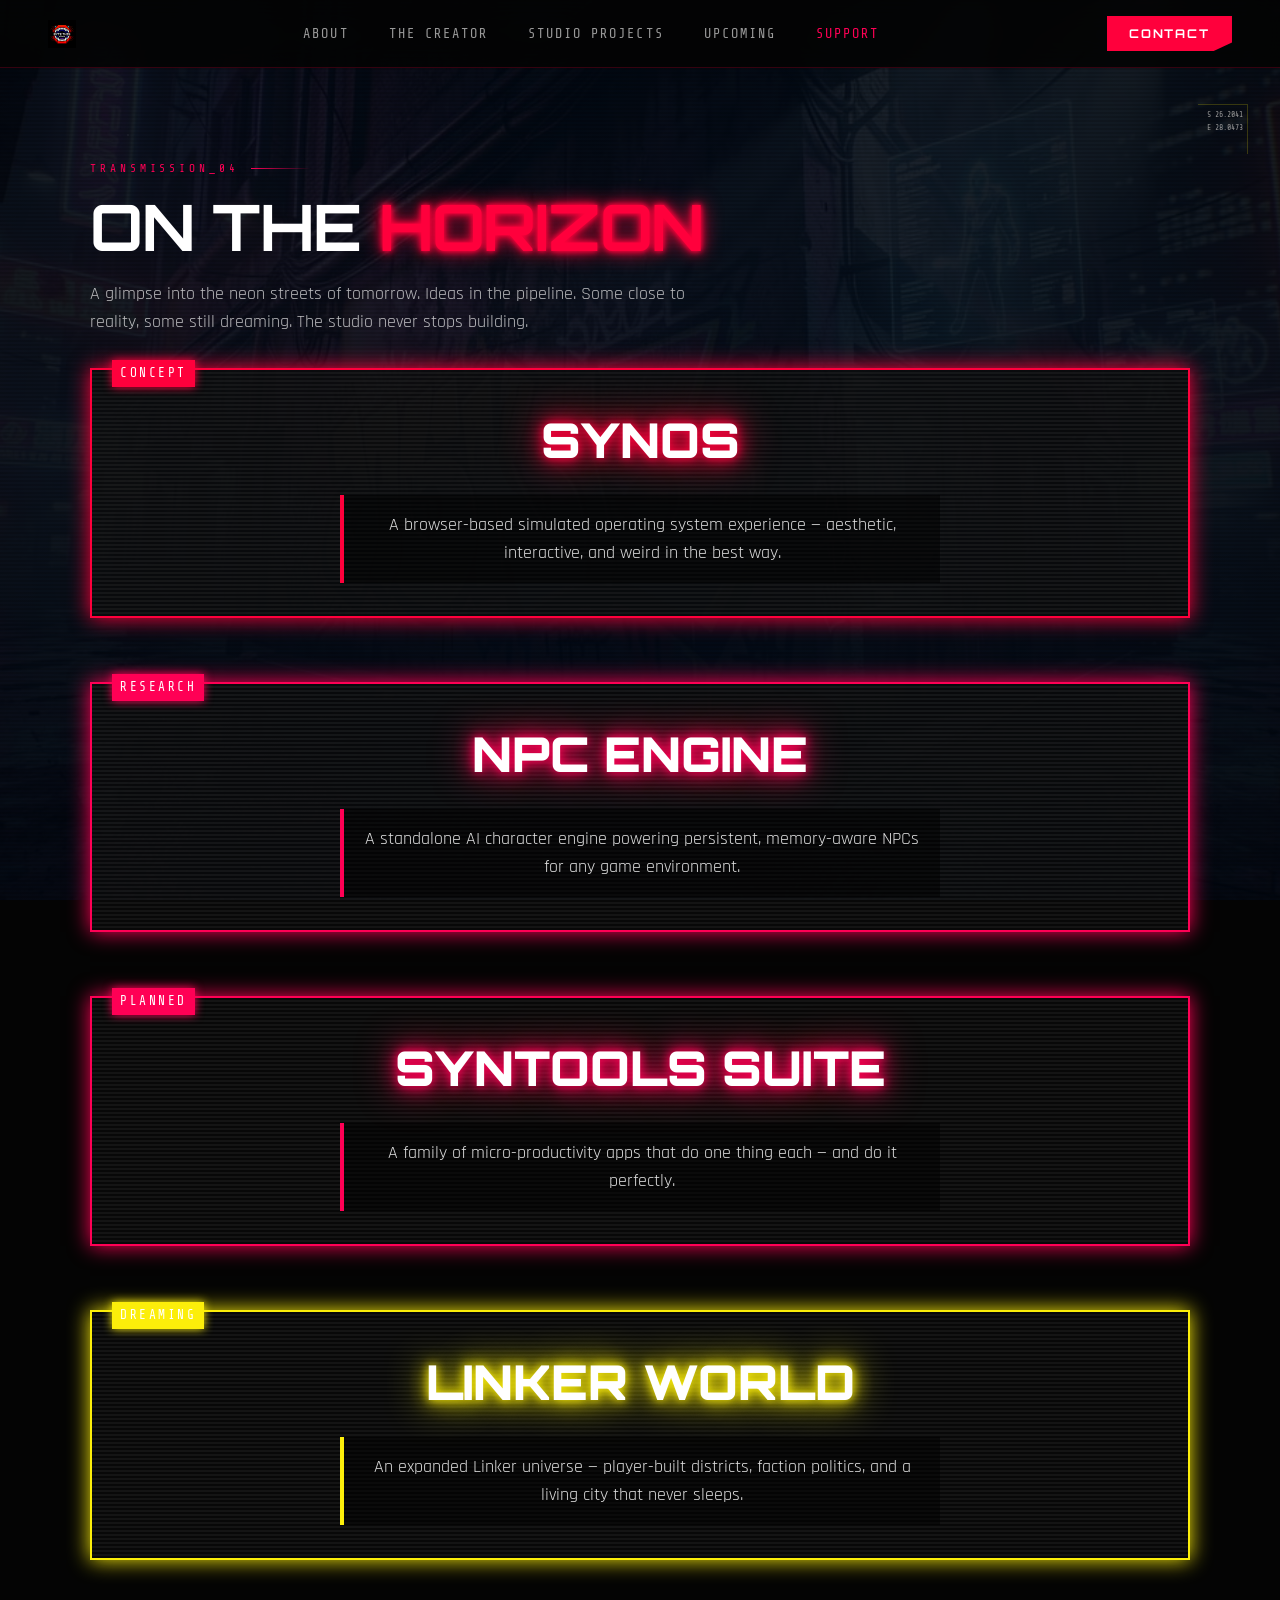
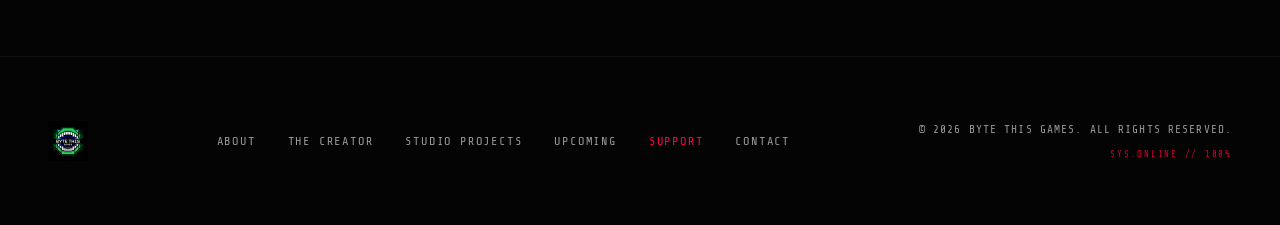
==== future.html @ 9805d104 "feat: initialize Byte This Games website structure, CSS architecture, and project assets" ====
<!DOCTYPE html>
<html lang="en">

<head>
  <meta charset="UTF-8">
  <meta name="viewport" content="width=device-width, initial-scale=1.0">
  <meta name="description" content="Byte This Games - On the Horizon. Upcoming projects and ideas.">
  <meta name="robots" content="index, follow">
  <link rel="canonical" href="https://bytethisgames.github.io/future.html">

  <!-- Open Graph / Facebook -->
  <meta property="og:type" content="website">
  <meta property="og:url" content="https://bytethisgames.github.io/future.html">
  <meta property="og:title" content="Byte This Games | On the Horizon">
  <meta property="og:description" content="Byte This Games - On the Horizon. Upcoming projects and ideas.">
  <meta property="og:image" content="https://bytethisgames.github.io/assets/Byte_This/Byte%20This%20Games%20Logo.png">

  <!-- Twitter -->
  <meta property="twitter:card" content="summary_large_image">
  <meta property="twitter:url" content="https://bytethisgames.github.io/future.html">
  <meta property="twitter:title" content="Byte This Games | On the Horizon">
  <meta property="twitter:description" content="Byte This Games - On the Horizon. Upcoming projects and ideas.">
  <meta property="twitter:image" content="https://bytethisgames.github.io/assets/Byte_This/Byte%20This%20Games%20Logo.png">

  <title>Byte This Games | On the Horizon</title>

  <link rel="icon" type="image/png" href="assets/Byte_This/Byte%20This%20Games%20Favicon.png">

  <!-- Fonts -->
  <link
    href="https://fonts.googleapis.com/css2?family=Orbitron:wght@400;600;700;900&family=Rajdhani:wght@300;400;500;600&family=Share+Tech+Mono&display=swap"
    rel="stylesheet">

  <!-- Styles -->
  <link rel="stylesheet" href="css/variables.css">
  <link rel="stylesheet" href="css/base.css">
  <link rel="stylesheet" href="css/animations.css">
  <link rel="stylesheet" href="css/nav.css">
  <link rel="stylesheet" href="css/future.css">
  <link rel="stylesheet" href="css/footer.css">
</head>

<body>

  <!-- Global HUD Overlay -->
  <div class="global-hud-container">
    <div class="hud-frame top-left"><span>A.01-FRAME</span></div>
    <div class="hud-frame top-right"><span id="user-coords">S 26.2041<br>E 28.0473</span></div>
    <div class="hud-frame bottom-left"><span>LOADING_STATE<br>SYN_TECH...</span></div>
    <div class="hud-frame bottom-right"></div>
  </div>

  <nav>
    <a href="index.html" class="nav-logo">
      <img src="assets/Byte_This/Byte%20This%20Games%20Logo%20-%20Variant%20Red.svg" alt="Byte This Games" class="nav-logo-img">
    </a>

    <ul class="nav-links" id="nav-links">
      <li><a href="index.html#about">about</a></li>
      <li><a href="index.html#creator">the creator</a></li>
      <li><a href="index.html#portfolio">studio projects</a></li>
      <li><a href="future.html">upcoming</a></li>
      <li><a href="https://ko-fi.com/synonimity#" target="_blank" rel="noopener" style="color: var(--neon-pink);">support</a></li>
      <li class="mobile-only"><a href="#" class="contact-link">contact</a></li>
    </ul>

    <a href="#" class="nav-cta contact-link">contact</a>

    <button class="nav-hamburger" id="nav-hamburger" aria-label="Toggle navigation" aria-expanded="false">☰</button>
  </nav>

  <section id="future" style="padding-top: 10rem;">
    <div class="section-inner">
      <p class="section-tag reveal">Transmission_04</p>
      <h1 class="section-title reveal" style="font-size: 4rem;">On the <span>horizon</span></h1>
      <p class="reveal" style="color: rgba(255,255,255,0.7); font-size: 1.1rem; margin-top: 0.5rem; max-width: 600px;">
        A glimpse into the neon streets of tomorrow. Ideas in the pipeline. Some close to reality, some still dreaming. The studio never stops building.
      </p>

      <div class="billboard-container">
        
        <!-- SynOS Billboard -->
        <article class="neon-billboard reveal">
          <span class="billboard-badge">Concept</span>
          <h2 class="billboard-title">SynOS</h2>
          <p class="billboard-desc">A browser-based simulated operating system experience — aesthetic, interactive, and weird in the best way.</p>
        </article>

        <!-- NPC Engine Billboard -->
        <article class="neon-billboard billboard-pink reveal reveal-delay-1">
          <span class="billboard-badge">Research</span>
          <h2 class="billboard-title">NPC Engine</h2>
          <p class="billboard-desc">A standalone AI character engine powering persistent, memory-aware NPCs for any game environment.</p>
        </article>

        <!-- SynTools Suite Billboard -->
        <article class="neon-billboard billboard-magenta reveal reveal-delay-2">
          <span class="billboard-badge">Planned</span>
          <h2 class="billboard-title">SynTools Suite</h2>
          <p class="billboard-desc">A family of micro-productivity apps that do one thing each — and do it perfectly.</p>
        </article>

        <!-- Linker World Billboard -->
        <article class="neon-billboard billboard-red reveal reveal-delay-3">
          <span class="billboard-badge">Dreaming</span>
          <h2 class="billboard-title">Linker World</h2>
          <p class="billboard-desc">An expanded Linker universe — player-built districts, faction politics, and a living city that never sleeps.</p>
        </article>

      </div>
    </div>
  </section>

  <footer>
    <div class="footer-left">
      <img src="assets/Byte_This/Byte%20This%20Games%20Logo.svg" alt="Byte This Games" class="footer-logo-img" style="height: 40px;">
    </div>
    <ul class="footer-links">
      <li><a href="index.html#about">about</a></li>
      <li><a href="index.html#creator">the creator</a></li>
      <li><a href="index.html#portfolio">studio projects</a></li>
      <li><a href="future.html">upcoming</a></li>
      <li><a href="https://ko-fi.com/synonimity#" target="_blank" rel="noopener" style="color: var(--neon-pink);">support</a></li>
      <li><a href="#" class="contact-link">contact</a></li>
    </ul>
    <div class="footer-copy">
      <span>&copy; <span id="current-year">2026</span> Byte This Games. all rights reserved.</span>
      <span class="sys-status">SYS.ONLINE // 100%</span>
    </div>
  </footer>

  <script src="js/analytics.js" defer></script>
  <script src="js/main.js" defer></script>
</body>
</html>
---- css/variables.css ----
/* ============================================================
   BYTE THIS GAMES — Brand Identity Variables
   The "Glitch-Red" Tactical Aesthetic
   ============================================================ */

:root {
  /* --- Brand Core (The Pulse) --- */
  --neon-red:     #ff003c; /* Primary Brand Color - "High Voltage" */
  --neon-yellow:  #fcee0a; /* Warning / Alert Color */
  --neon-pink:    #ff0055; /* Glitch / Aberration Accent */

  /* --- Cyber Spectrum --- */
  --neon-cyan:    #00f3ff; /* Data / Processing Blue */
  --neon-blue:    #005eff; /* Deep System Blue */
  --neon-green:   #00ff88; /* Success / Terminal Green */
  --neon-magenta: #ff00ff; /* Sub-level UI Color */

  /* --- Industrial Foundation (Gritty Neutral) --- */
  --black-void:   #040404; /* Absolute Black for high contrast */
  --navy-deep:    #020b18; /* Depth shadow */
  --concrete:     #121212; /* Dark panel base */
  --gunmetal:     #222222; /* Lighter panel highlights */
  --steel:        #444444; /* Borders and dividers */

  /* --- Functional Assignments (The Pivot to Red) --- */
  --primary:      var(--neon-red);    /* Swapped from Yellow to Red */
  --secondary:    var(--neon-yellow); /* Swapped from Red to Yellow */
  --accent:       var(--neon-pink);

  --bg-main:      var(--black-void);
  --bg-card:      rgba(15, 15, 15, 0.95);
  --text-main:    #f5f5f5; /* Brightened for contrast against Red */
  --text-dim:     #999999;

  /* --- Tactical Glows & FX --- */
  --glow-red:     0 0 12px rgba(255, 0, 60, 0.6), 0 0 25px rgba(255, 0, 60, 0.3);
  --glow-yellow:  0 0 10px rgba(252, 238, 10, 0.4);
  --glow-cyan:    0 0 10px rgba(0, 243, 255, 0.4);
  --glow-pink:    0 0 15px rgba(255, 0, 85, 0.4);

  /* --- Borders & Geometry --- */
  --border-main:  1px solid rgba(255, 255, 255, 0.08);
  --border-neon:  1px solid var(--primary); /* Now follows Neon Red */
  --glass-panel:  blur(10px) saturate(180%);
}
---- css/base.css ----
/* ============================================================
   synontech — base
   Reset, body, ambient effects, shared section styles, divider.
   ============================================================ */

*, *::before, *::after {
  margin: 0;
  padding: 0;
  box-sizing: border-box;
}

html {
  scroll-behavior: smooth;
}

body {
  background-color: var(--bg-main);
  background-image: linear-gradient(rgba(2, 11, 24, 0.85), rgba(2, 11, 24, 0.95)), url('../assets/backgrounds/nCZX7Wy4do1kuJV8mgvl--0--Dleii.webp');
  background-attachment: fixed;
  background-size: cover;
  background-position: center;
  color: var(--text-main);
  font-family: 'Rajdhani', sans-serif;
  font-size: 16px;
  line-height: 1.6;
  overflow-x: hidden;
}

/* ── Star Field (The 'Dull' foundation) ── */
body::before {
  content: '';
  position: fixed;
  inset: 0;
  background-image:
    radial-gradient(1px 1px at 10%  15%, rgba(255,255,255,0.2) 0%, transparent 100%),
    radial-gradient(1px 1px at 30%  45%, rgba(255,255,255,0.1) 0%, transparent 100%),
    radial-gradient(1.5px 1.5px at 50%  20%, rgba(252, 238, 10, 0.1) 0%, transparent 100%),
    radial-gradient(1px 1px at 70%  60%, rgba(255,255,255,0.1) 0%, transparent 100%),
    radial-gradient(1px 1px at 85%  30%, rgba(252, 238, 10, 0.1) 0%, transparent 100%);
  pointer-events: none;
  z-index: 0;
}

/* ── Scanlines & Noise (The 'Gritty' layer) ── */
body::after {
  content: '';
  position: fixed;
  inset: 0;
  background:
    repeating-linear-gradient(
      0deg,
      transparent,
      transparent 2px,
      rgba(0, 0, 0, 0.15) 2px,
      rgba(0, 0, 0, 0.15) 4px
    ),
    radial-gradient(circle at center, transparent, rgba(0,0,0,0.4));
  pointer-events: none;
  z-index: 1;
}

/* ── Sections ── */
section {
  position: relative;
  z-index: 2;
  padding: 6rem 3rem;
}

@media (max-width: 768px) {
  section {
    padding: 4rem 1.5rem;
  }
}

.section-inner {
  max-width: 1100px;
  margin: 0 auto;
}

/* ── Glass Panel HUD ── */
.glass-panel {
  background: rgba(10, 15, 25, 0.65);
  backdrop-filter: blur(12px);
  -webkit-backdrop-filter: blur(12px);
  border: 1px solid rgba(0, 255, 136, 0.15);
  border-left: 2px solid var(--accent);
  padding: 2rem;
  border-radius: 4px;
  box-shadow: 0 8px 32px rgba(0, 0, 0, 0.5);
}

.section-tag {
  font-family: 'Share Tech Mono', monospace;
  font-size: 0.7rem;
  letter-spacing: 0.35em;
  color: var(--accent);
  margin-bottom: 0.75rem;
  display: flex;
  align-items: center;
  gap: 0.75rem;
  text-transform: uppercase;
}

.section-tag::after {
  content: '';
  height: 1px;
  width: 60px;
  background: linear-gradient(90deg, var(--accent), transparent);
  display: inline-block;
}

.kerfsuite-page .section-tag::after {
  background: linear-gradient(90deg, var(--ks-orange), transparent);
}

.section-title {
  font-family: 'Orbitron', monospace;
  font-size: clamp(1.8rem, 4vw, 2.8rem);
  font-weight: 700;
  color: #fff;
  margin-bottom: 1rem;
  line-height: 1.15;
  text-transform: uppercase;
  letter-spacing: -0.02em;
}

.section-title span {
  color: var(--primary);
  text-shadow: 0 0 5px var(--primary), 0 0 10px var(--primary), 0 0 20px var(--primary);
  animation: neon-flicker 4s infinite alternate;
}

@keyframes neon-flicker {
  0%, 19%, 21%, 23%, 25%, 54%, 56%, 100% {
    opacity: 1;
    text-shadow: 0 0 5px var(--primary), 0 0 10px var(--primary), 0 0 20px var(--primary);
  }
  20%, 24%, 55% {
    opacity: 0.4;
    text-shadow: none;
  }
}

/* ── Cyber Divider ── */
.cyber-divider {
  position: relative;
  z-index: 2;
  height: 1px;
  background: linear-gradient(
    90deg,
    transparent,
    rgba(252, 238, 10, 0.2) 30%,
    rgba(252, 238, 10, 0.2) 50%,
    rgba(255, 0, 85, 0.2) 70%,
    transparent
  );
  margin: 0;
}

/* ── HUD Global Wrap ── */
.global-hud-container {
  position: fixed;
  inset: 6.5rem 2rem 4rem; /* Large top margin to clear nav */
  pointer-events: none;
  z-index: 50; /* Below nav (z-100) */
}

.hud-frame {
  position: absolute;
  width: 50px;
  height: 50px;
  border: 1px solid rgba(252, 238, 10, 0.2);
  font-family: 'Share Tech Mono', monospace;
  font-size: 0.5rem;
  color: var(--text-dim);
  padding: 4px;
  text-transform: uppercase;
}

.hud-frame.top-left { display: none; }
.hud-frame.top-right { top: 0; right: 0; border-left: none; border-bottom: none; text-align: right; }
.hud-frame.bottom-left { display: none; }
.hud-frame.bottom-right { display: none; }

.hud-frame.bottom-right::after {
  content: '';
  position: absolute;
  bottom: 8px; right: 8px;
  width: 15px; height: 15px;
  background: var(--neon-yellow);
  clip-path: polygon(50% 0%, 100% 50%, 50% 100%, 0% 50%);
  opacity: 0.3;
}

.hud-label {
  position: absolute;
  font-family: 'Share Tech Mono', monospace;
  font-size: 0.6rem;
  color: var(--text-dim);
  letter-spacing: 0.1em;
  opacity: 0.6;
}

@media (max-width: 768px) {
  .hud-frame { width: 40px; height: 40px; }
  .hud-frame span { display: none; }
}

/* ── Graffiti Decals ── */
.graffiti-decal {
  position: absolute;
  z-index: 1; /* Below content, above background */
  pointer-events: none;
  mix-blend-mode: screen; /* Helps blend the black background of generated images */
  opacity: 0.6;
  filter: contrast(1.2) drop-shadow(0 0 10px rgba(255, 0, 85, 0.5));
}

.graffiti-1 {
  top: 15%;
  right: 5%;
  width: 300px;
  transform: rotate(15deg);
}

.graffiti-2 {
  top: 45%;
  left: -5%;
  width: 400px;
  transform: rotate(-10deg);
  filter: contrast(1.2) drop-shadow(0 0 10px rgba(252, 238, 10, 0.5));
}
---- css/animations.css ----
/* ============================================================
   synontech — animations
   Keyframes, scroll-reveal classes, responsive overrides.
   ============================================================ */

/* ── Keyframes ── */
@keyframes fadeUp {
  from { opacity: 0; transform: translateY(24px); }
  to   { opacity: 1; transform: translateY(0); }
}

@keyframes pulse {
  0%, 100% { opacity: 1; }
  50%       { opacity: 0.3; }
}

/* Fixed: was using an en-dash (–) instead of a comma which broke the rule */
@keyframes glitch {
  0%        { clip-path: inset(0 0 100% 0); }
  10%       { clip-path: inset(10% 0 85% 0); transform: translateX(4px); }
  20%       { clip-path: inset(30% 0 60% 0); transform: translateX(-4px); }
  30%       { clip-path: inset(55% 0 35% 0); transform: translateX(2px); }
  40%       { clip-path: inset(75% 0 15% 0); transform: translateX(-2px); }
  50%       { clip-path: inset(90% 0 5% 0);  transform: translateX(0); }
  60%, 100% { clip-path: inset(0 0 100% 0); }
}

/* ── Scroll Reveal ── */
.reveal {
  opacity: 0;
  transform: translateY(30px);
  transition: opacity 0.7s ease, transform 0.7s ease;
}

.reveal.visible {
  opacity: 1;
  transform: translateY(0);
}

.reveal-delay-1 { transition-delay: 0.1s; }
.reveal-delay-2 { transition-delay: 0.2s; }
.reveal-delay-3 { transition-delay: 0.3s; }
.reveal-delay-4 { transition-delay: 0.4s; }

/* ── Global mobile overrides ── */
@media (max-width: 768px) {
  section { padding: 4rem 1.5rem; }
}
---- css/nav.css ----
/* ============================================================
   synontech — navigation
   Top nav bar, logo, links, CTA, mobile hamburger.
   ============================================================ */

nav {
  position: fixed;
  top: 0; left: 0; right: 0;
  z-index: 100;
  display: flex;
  align-items: center;
  justify-content: space-between;
  padding: 1rem 3rem;
  background: rgba(4, 4, 4, 0.9);
  backdrop-filter: blur(15px);
  border-bottom: 1px solid rgba(255, 0, 60, 0.2);
}

.nav-logo {
  display: flex;
  align-items: center;
  text-decoration: none;
}

.nav-logo-img {
  height: 28px; /* 25% Increase for better brand presence */
  width: auto;
  transition: all 0.3s ease;
}

.nav-logo:hover .nav-logo-img {
  filter: drop-shadow(0 0 12px var(--neon-red));
}

.nav-links {
  display: flex;
  gap: 2.5rem;
  list-style: none;
}

.nav-links a {
  color: var(--text-dim);
  text-decoration: none;
  font-family: 'Share Tech Mono', monospace;
  font-weight: 400;
  font-size: 0.85rem;
  letter-spacing: 0.15em;
  transition: all 0.3s cubic-bezier(0.165, 0.84, 0.44, 1);
  text-transform: uppercase;
}

.nav-links a:hover {
  color: var(--neon-red);
  text-shadow: 0 0 12px rgba(255, 0, 60, 0.8);
}

.nav-cta {
  font-family: 'Orbitron', monospace;
  font-weight: 700;
  font-size: 0.75rem;
  letter-spacing: 0.15em;
  color: #fff;
  background: var(--neon-red);
  padding: 0.5rem 1.4rem;
  text-decoration: none;
  transition: all 0.2s;
  position: relative;
  clip-path: polygon(0 0, 100% 0, 100% 75%, 85% 100%, 0 100%);
  text-transform: uppercase;
}

.nav-cta:hover {
  transform: translate(2px, -2px);
  box-shadow: var(--glow-red);
}

/* ── Hamburger (mobile only) ── */
.nav-hamburger {
  display: none;
  background: transparent;
  border: 1px solid var(--neon-red);
  color: var(--neon-red);
  font-size: 1.2rem;
  line-height: 1;
  padding: 0.35rem 0.65rem;
  cursor: pointer;
  clip-path: polygon(4px 0%, 100% 0%, calc(100% - 4px) 100%, 0% 100%);
  transition: background 0.2s, box-shadow 0.2s;
}

.nav-hamburger:hover {
  background: rgba(255, 0, 60, 0.08);
  box-shadow: var(--glow-red);
}

.nav-links li.mobile-only {
  display: none;
}

/* ── Mobile breakpoint ── */
@media (max-width: 768px) {
  nav {
    padding: 1rem 1.5rem;
  }

  .nav-cta {
    display: none;
  }

  .nav-hamburger {
    display: block;
  }

  .nav-links {
    display: none;
    width: 100%;
    flex-direction: column;
    gap: 0;
    padding: 0.5rem 0 0.75rem;
    border-top: 1px solid rgba(255, 0, 60, 0.1);
    order: 3;
  }

  .nav-links li.mobile-only {
    display: block;
  }

  .nav-links.open {
    display: flex;
  }

  .nav-links li a {
    display: block;
    padding: 0.8rem 0;
  }
}
---- css/future.css ----
/* ============================================================
   synontech — future.css
   Neon Billboard layouts for the upcoming projects page.
   ============================================================ */

.billboard-container {
  display: flex;
  flex-direction: column;
  gap: 4rem;
  margin-top: 2rem;
  perspective: 1000px;
}

.neon-billboard {
  position: relative;
  background: rgba(10, 10, 10, 0.8);
  border: 2px solid var(--primary);
  padding: 2rem;
  display: flex;
  flex-direction: column;
  justify-content: center;
  align-items: center;
  text-align: center;
  box-shadow: 0 0 20px var(--primary);
  transform-style: preserve-3d;
  transition: transform 0.3s ease, box-shadow 0.3s ease;
  min-height: 250px;
}

.neon-billboard:hover {
  transform: scale(1.02) rotateX(5deg) rotateY(2deg);
  box-shadow: 0 0 40px var(--primary);
}

.neon-billboard::before {
  content: '';
  position: absolute;
  top: 0; left: 0; right: 0; bottom: 0;
  background: repeating-linear-gradient(
    0deg,
    transparent,
    transparent 2px,
    rgba(255, 255, 255, 0.05) 2px,
    rgba(255, 255, 255, 0.05) 4px
  );
  pointer-events: none;
  z-index: 1;
}

.billboard-badge {
  font-family: 'Share Tech Mono', monospace;
  font-size: 0.8rem;
  letter-spacing: 0.2em;
  text-transform: uppercase;
  color: #fff;
  background: var(--primary);
  padding: 0.2rem 0.5rem;
  position: absolute;
  top: -10px;
  left: 20px;
  z-index: 2;
  box-shadow: 0 0 10px var(--primary);
}

.billboard-title {
  font-family: 'Orbitron', monospace;
  font-size: 3rem;
  font-weight: 900;
  color: #fff;
  text-transform: uppercase;
  text-shadow: 0 0 10px var(--primary), 0 0 20px var(--primary), 0 0 40px var(--primary);
  z-index: 2;
  margin-bottom: 1rem;
  animation: neon-flicker 5s infinite alternate;
}

.billboard-desc {
  font-size: 1.1rem;
  color: #ddd;
  max-width: 600px;
  z-index: 2;
  background: rgba(0, 0, 0, 0.5);
  padding: 1rem;
  border-left: 4px solid var(--primary);
}

/* Variations */
.billboard-red {
  border-color: var(--secondary);
  box-shadow: 0 0 20px var(--secondary);
}
.billboard-red:hover { box-shadow: 0 0 40px var(--secondary); }
.billboard-red .billboard-badge { background: var(--secondary); box-shadow: 0 0 10px var(--secondary); }
.billboard-red .billboard-title { text-shadow: 0 0 10px var(--secondary), 0 0 20px var(--secondary), 0 0 40px var(--secondary); }
.billboard-red .billboard-desc { border-color: var(--secondary); }

.billboard-magenta {
  border-color: var(--accent);
  box-shadow: 0 0 20px var(--accent);
}
.billboard-magenta:hover { box-shadow: 0 0 40px var(--accent); }
.billboard-magenta .billboard-badge { background: var(--accent); box-shadow: 0 0 10px var(--accent); }
.billboard-magenta .billboard-title { text-shadow: 0 0 10px var(--accent), 0 0 20px var(--accent), 0 0 40px var(--accent); }
.billboard-magenta .billboard-desc { border-color: var(--accent); }

.billboard-pink {
  border-color: var(--neon-pink);
  box-shadow: 0 0 20px var(--neon-pink);
}
.billboard-pink:hover { box-shadow: 0 0 40px var(--neon-pink); }
.billboard-pink .billboard-badge { background: var(--neon-pink); box-shadow: 0 0 10px var(--neon-pink); }
.billboard-pink .billboard-title { text-shadow: 0 0 10px var(--neon-pink), 0 0 20px var(--neon-pink), 0 0 40px var(--neon-pink); }
.billboard-pink .billboard-desc { border-color: var(--neon-pink); }
---- css/footer.css ----
/* ============================================================
   synontech — footer
   ============================================================ */

footer {
  position: relative;
  z-index: 2;
  border-top: 1px solid rgba(255, 255, 255, 0.05);
  background: var(--bg-main);
  padding: 4rem 3rem;
  display: flex;
  justify-content: space-between;
  align-items: center;
  flex-wrap: wrap;
  gap: 2rem;
}

.footer-left {
  display: flex;
  align-items: center;
}

.footer-badge {
  height: 55px; /* Significant size increase for brand clarity */
  width: auto;
  display: block;
  opacity: 0.8;
  transition: opacity 0.3s;
}

.footer-badge:hover {
  opacity: 1;
}

.footer-copy {
  font-family: 'Share Tech Mono', monospace;
  font-size: 0.7rem;
  color: var(--text-dim);
  letter-spacing: 0.1em;
  text-transform: uppercase;
  display: flex;
  flex-direction: column;
  gap: 0.5rem;
  text-align: right;
}

.sys-status {
  font-size: 0.55rem;
  color: var(--neon-red);
  opacity: 0.8;
  letter-spacing: 0.2em;
}

.footer-links {
  display: flex;
  gap: 2rem;
  list-style: none;
}

.footer-links a {
  font-family: 'Share Tech Mono', monospace;
  font-size: 0.75rem;
  letter-spacing: 0.15em;
  color: var(--text-dim);
  text-decoration: none;
  transition: all 0.3s;
  text-transform: uppercase;
}

.footer-links a:hover {
  color: var(--neon-red);
  text-shadow: 0 0 10px var(--neon-red);
}

/* ── Mobile ── */
@media (max-width: 768px) {
  footer {
    flex-direction: column;
    text-align: center;
    padding: 4rem 1.5rem;
  }
  .footer-left {
    align-items: center;
  }
  .footer-copy {
    text-align: center;
    order: 3;
  }
  .footer-links {
    flex-direction: column;
    gap: 1rem;
    order: 2;
  }
}
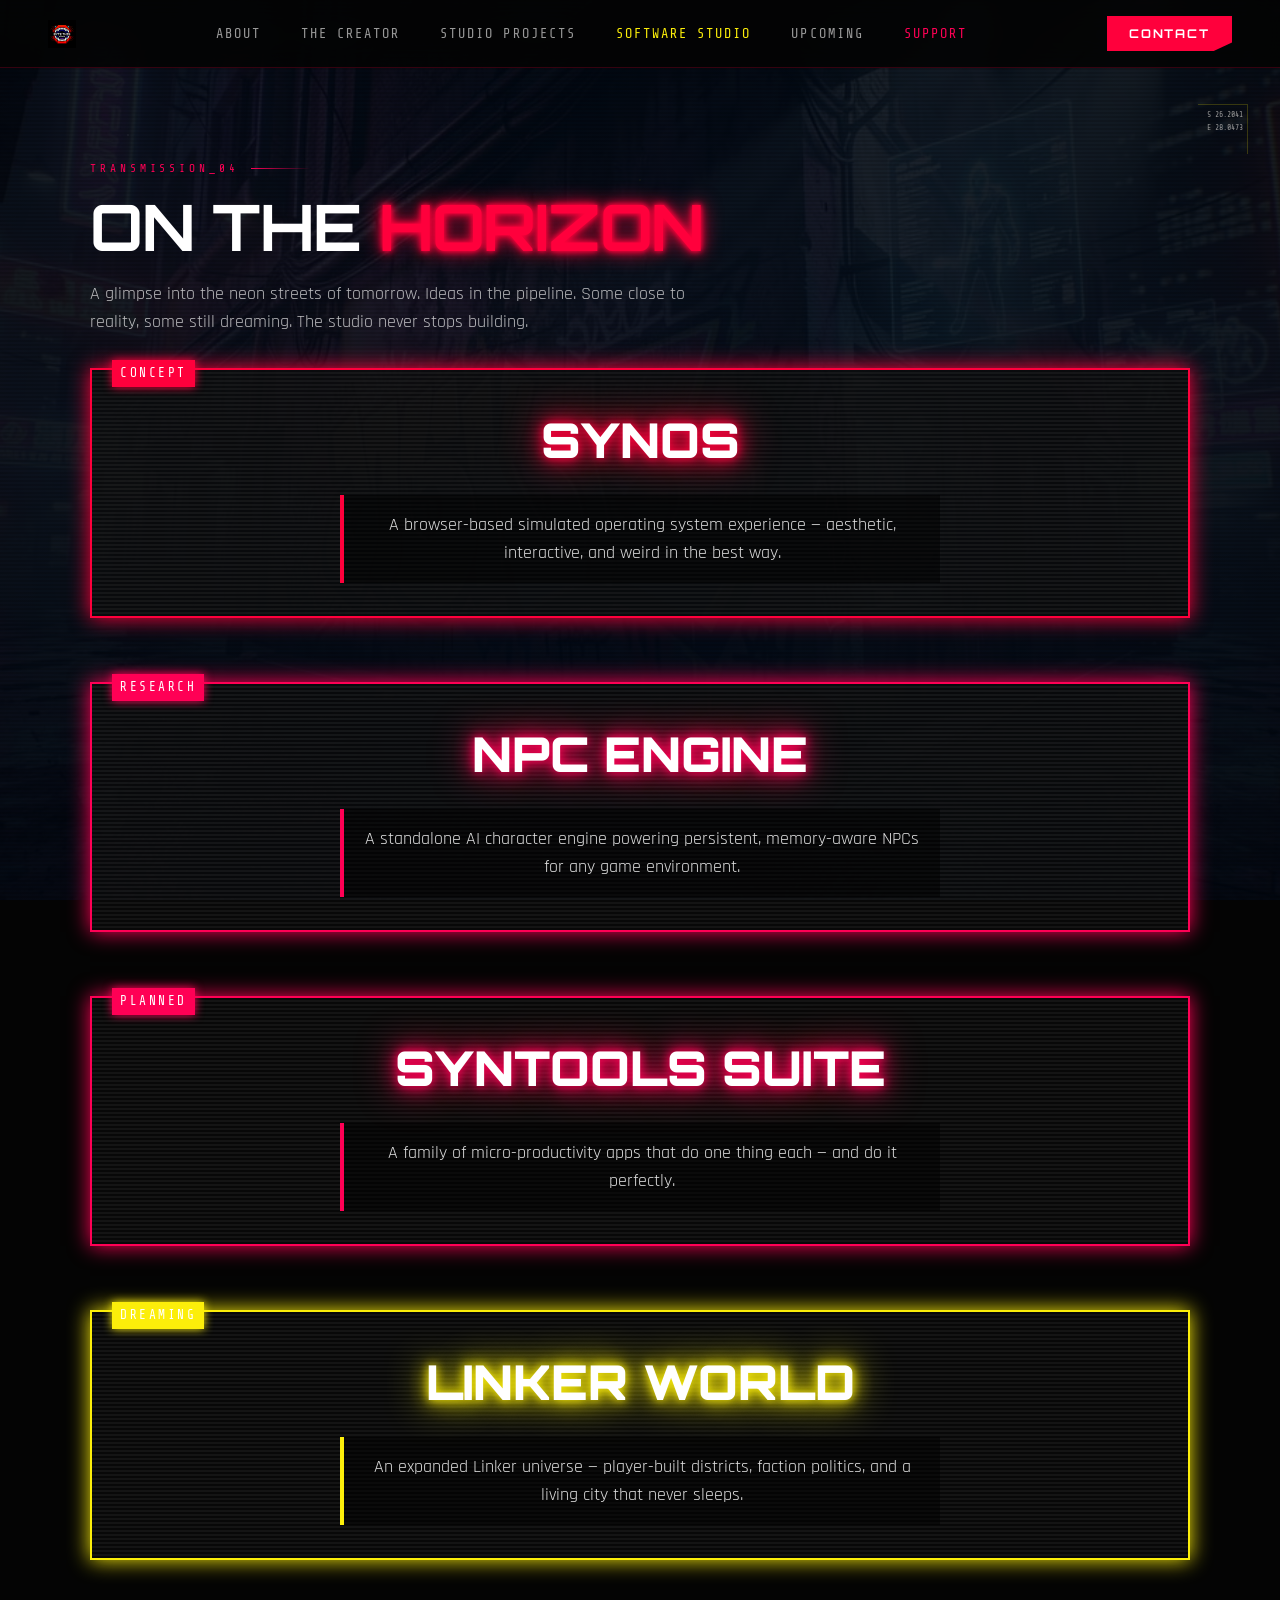
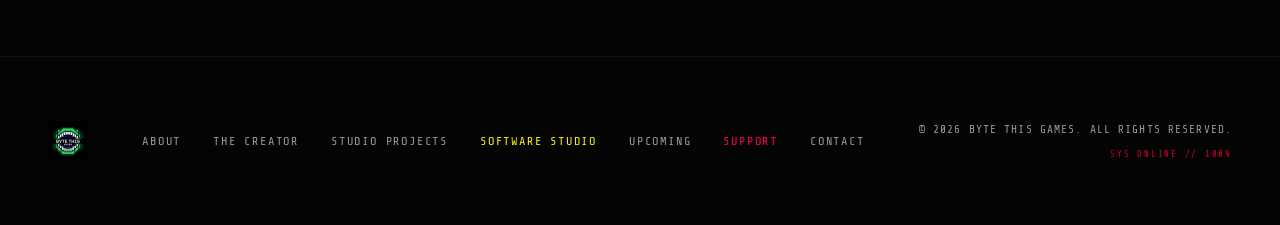
==== commit bf0355f7: "feat: add brand wordmarks and Web-fix assets while updating asset references across project pages" ====
--- a/future.html
+++ b/future.html
@@ -59,6 +59,7 @@
       <li><a href="index.html#about">about</a></li>
       <li><a href="index.html#creator">the creator</a></li>
       <li><a href="index.html#portfolio">studio projects</a></li>
+      <li><a href="https://synontech.vercel.app/" target="_blank" rel="noopener" style="color: var(--neon-yellow);">software studio</a></li>
       <li><a href="future.html">upcoming</a></li>
       <li><a href="https://ko-fi.com/synonimity#" target="_blank" rel="noopener" style="color: var(--neon-pink);">support</a></li>
       <li class="mobile-only"><a href="#" class="contact-link">contact</a></li>
@@ -119,6 +120,7 @@
       <li><a href="index.html#about">about</a></li>
       <li><a href="index.html#creator">the creator</a></li>
       <li><a href="index.html#portfolio">studio projects</a></li>
+      <li><a href="https://synontech.vercel.app/" target="_blank" rel="noopener" style="color: var(--neon-yellow);">software studio</a></li>
       <li><a href="future.html">upcoming</a></li>
       <li><a href="https://ko-fi.com/synonimity#" target="_blank" rel="noopener" style="color: var(--neon-pink);">support</a></li>
       <li><a href="#" class="contact-link">contact</a></li>
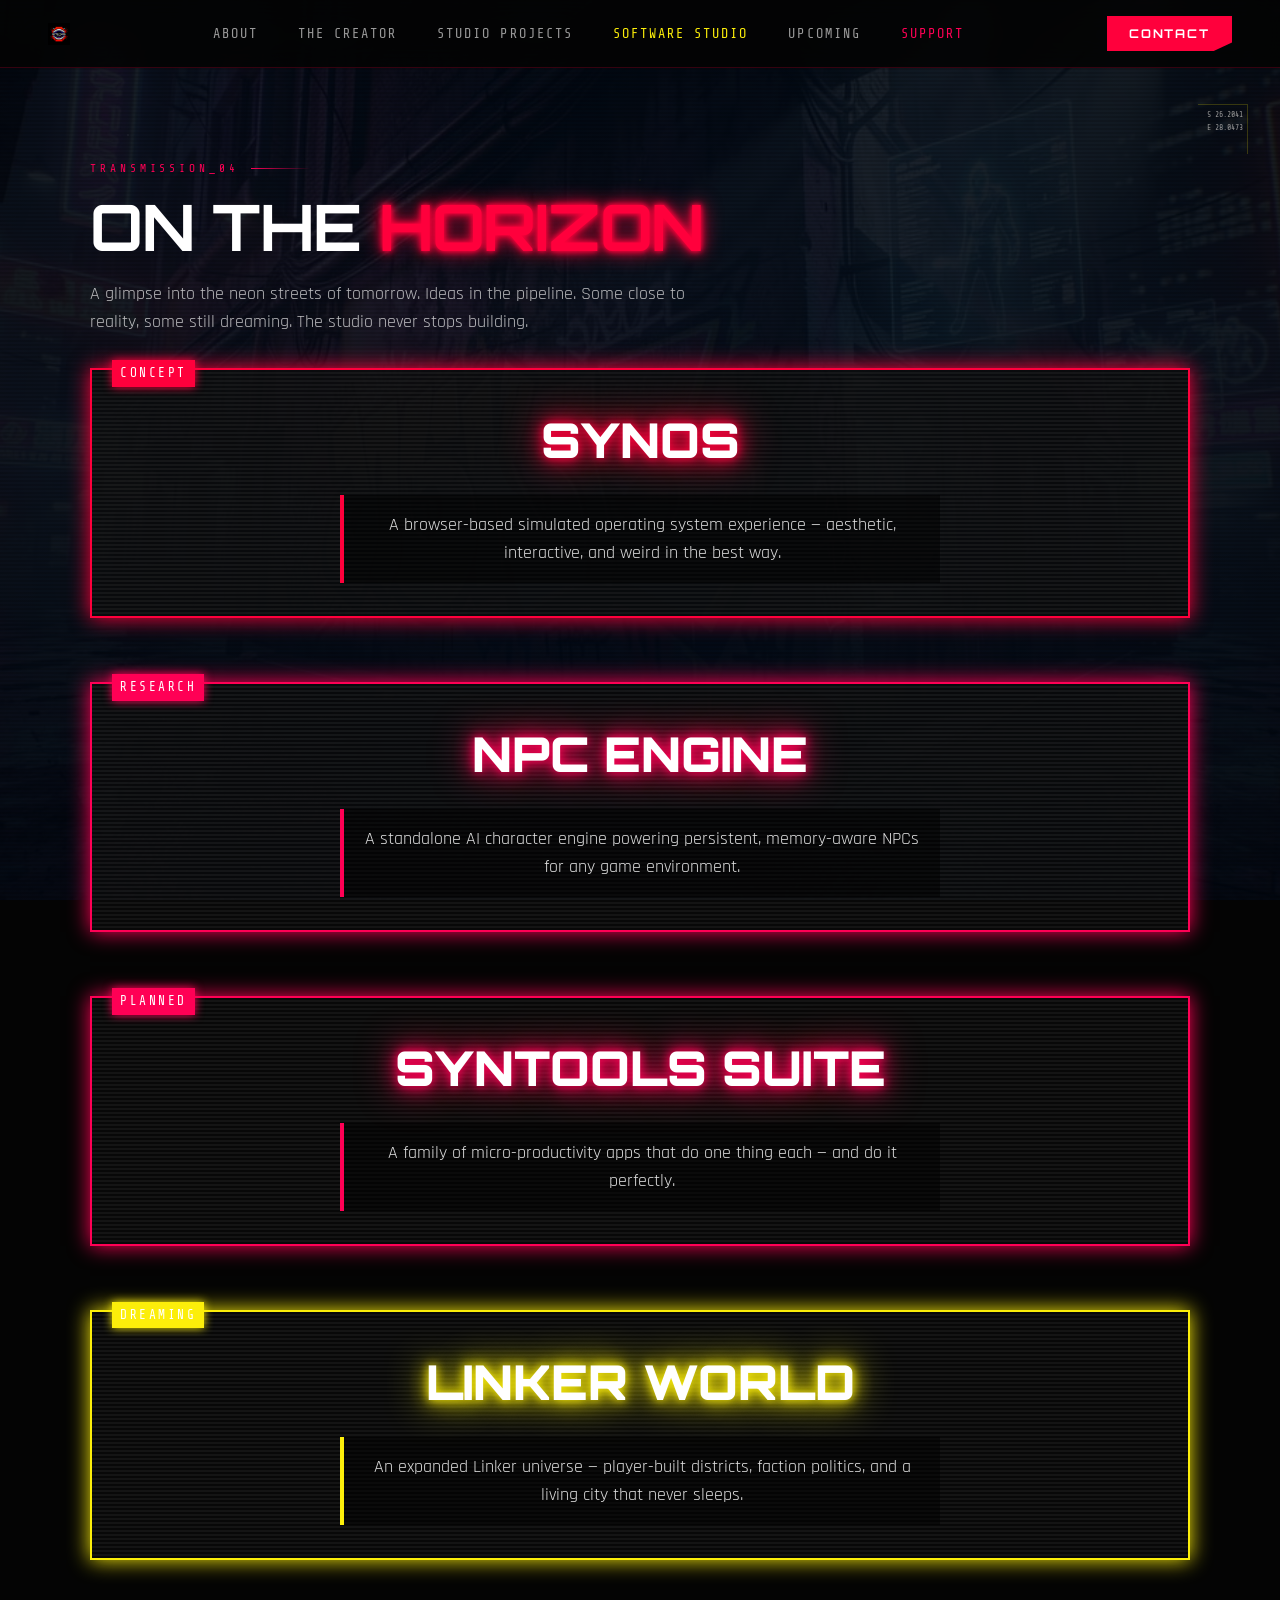
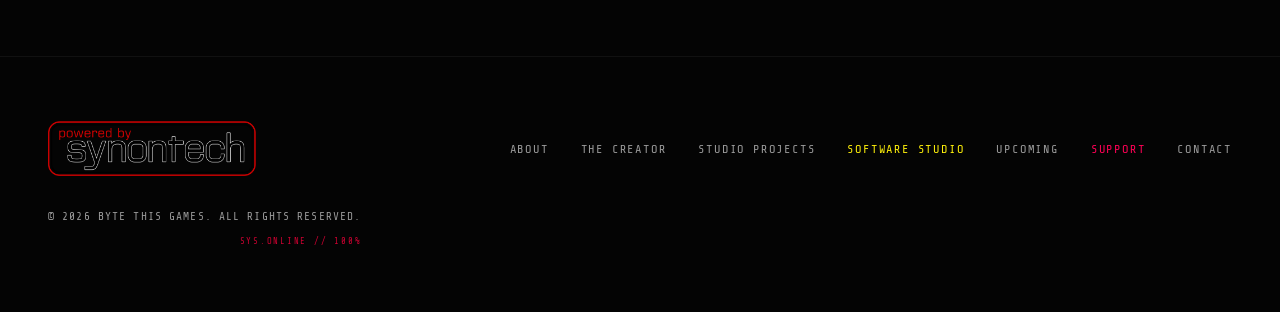
==== commit be879a98: "refactor: replace site logo in footers with Synontech powered-by badge" ====
--- a/future.html
+++ b/future.html
@@ -114,7 +114,7 @@
 
   <footer>
     <div class="footer-left">
-      <img src="assets/Byte_This/Byte%20This%20Games%20Logo.svg" alt="Byte This Games" class="footer-logo-img" style="height: 40px;">
+      <img src="assets/Synontech/Powered_by_light_background.png" alt="powered by synontech" class="footer-badge">
     </div>
     <ul class="footer-links">
       <li><a href="index.html#about">about</a></li>
--- a/css/nav.css
+++ b/css/nav.css
@@ -23,13 +23,18 @@
 }
 
 .nav-logo-img {
-  height: 28px; /* 25% Increase for better brand presence */
+  height: 22px; /* Precision height for wordmark */
   width: auto;
   transition: all 0.3s ease;
 }
 
 .nav-logo:hover .nav-logo-img {
   filter: drop-shadow(0 0 12px var(--neon-red));
+}
+
+.nav-actions {
+  display: flex;
+  align-items: center;
 }
 
 .nav-links {
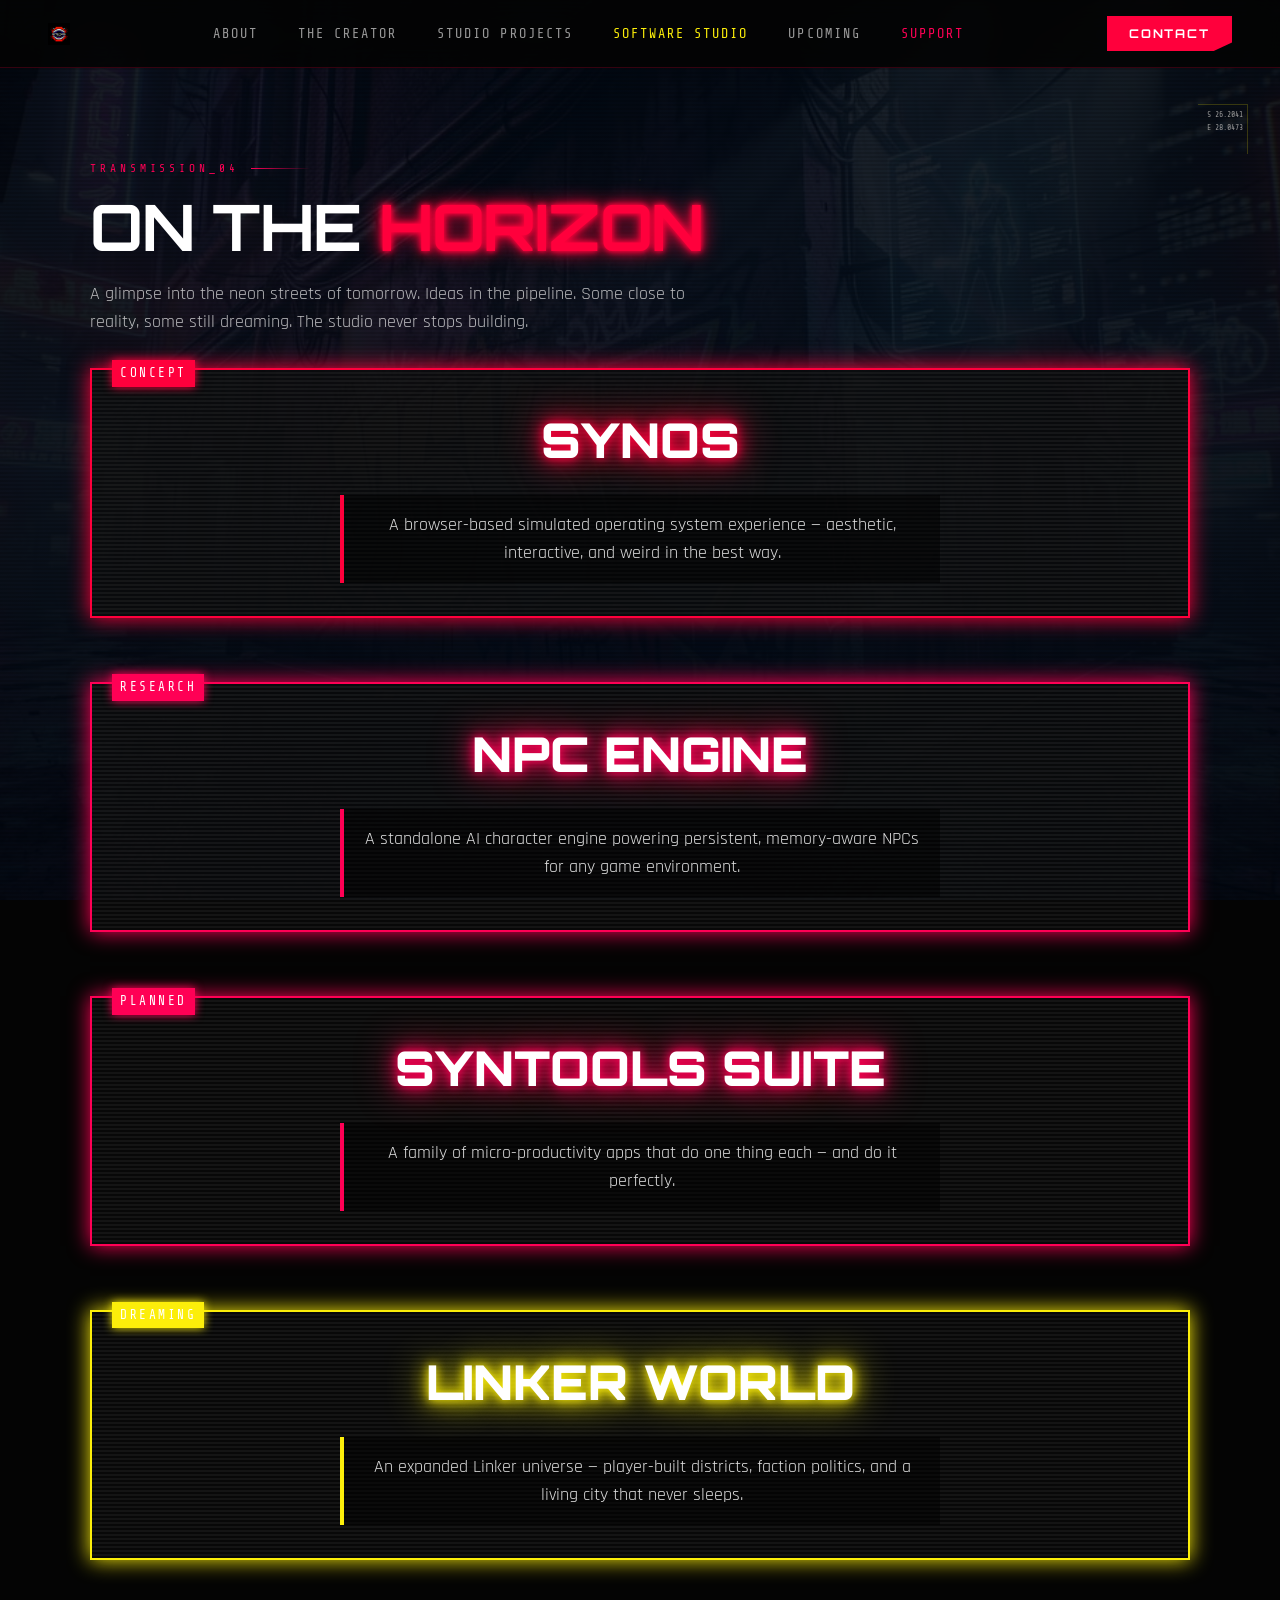
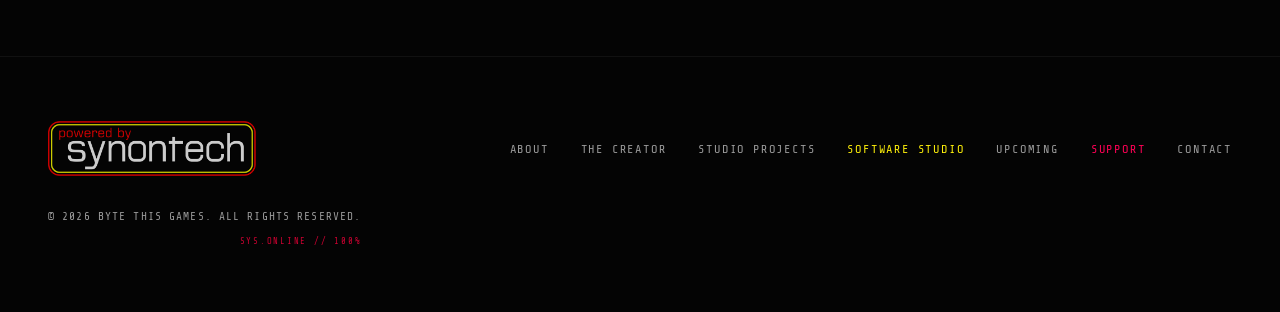
==== commit bc8ff2c8: "chore: update footer branding to use dark background logo across project pages" ====
--- a/future.html
+++ b/future.html
@@ -114,7 +114,7 @@
 
   <footer>
     <div class="footer-left">
-      <img src="assets/Synontech/Powered_by_light_background.png" alt="powered by synontech" class="footer-badge">
+      <img src="assets/Synontech/Powered_by_dark_background.png" alt="powered by synontech" class="footer-badge">
     </div>
     <ul class="footer-links">
       <li><a href="index.html#about">about</a></li>
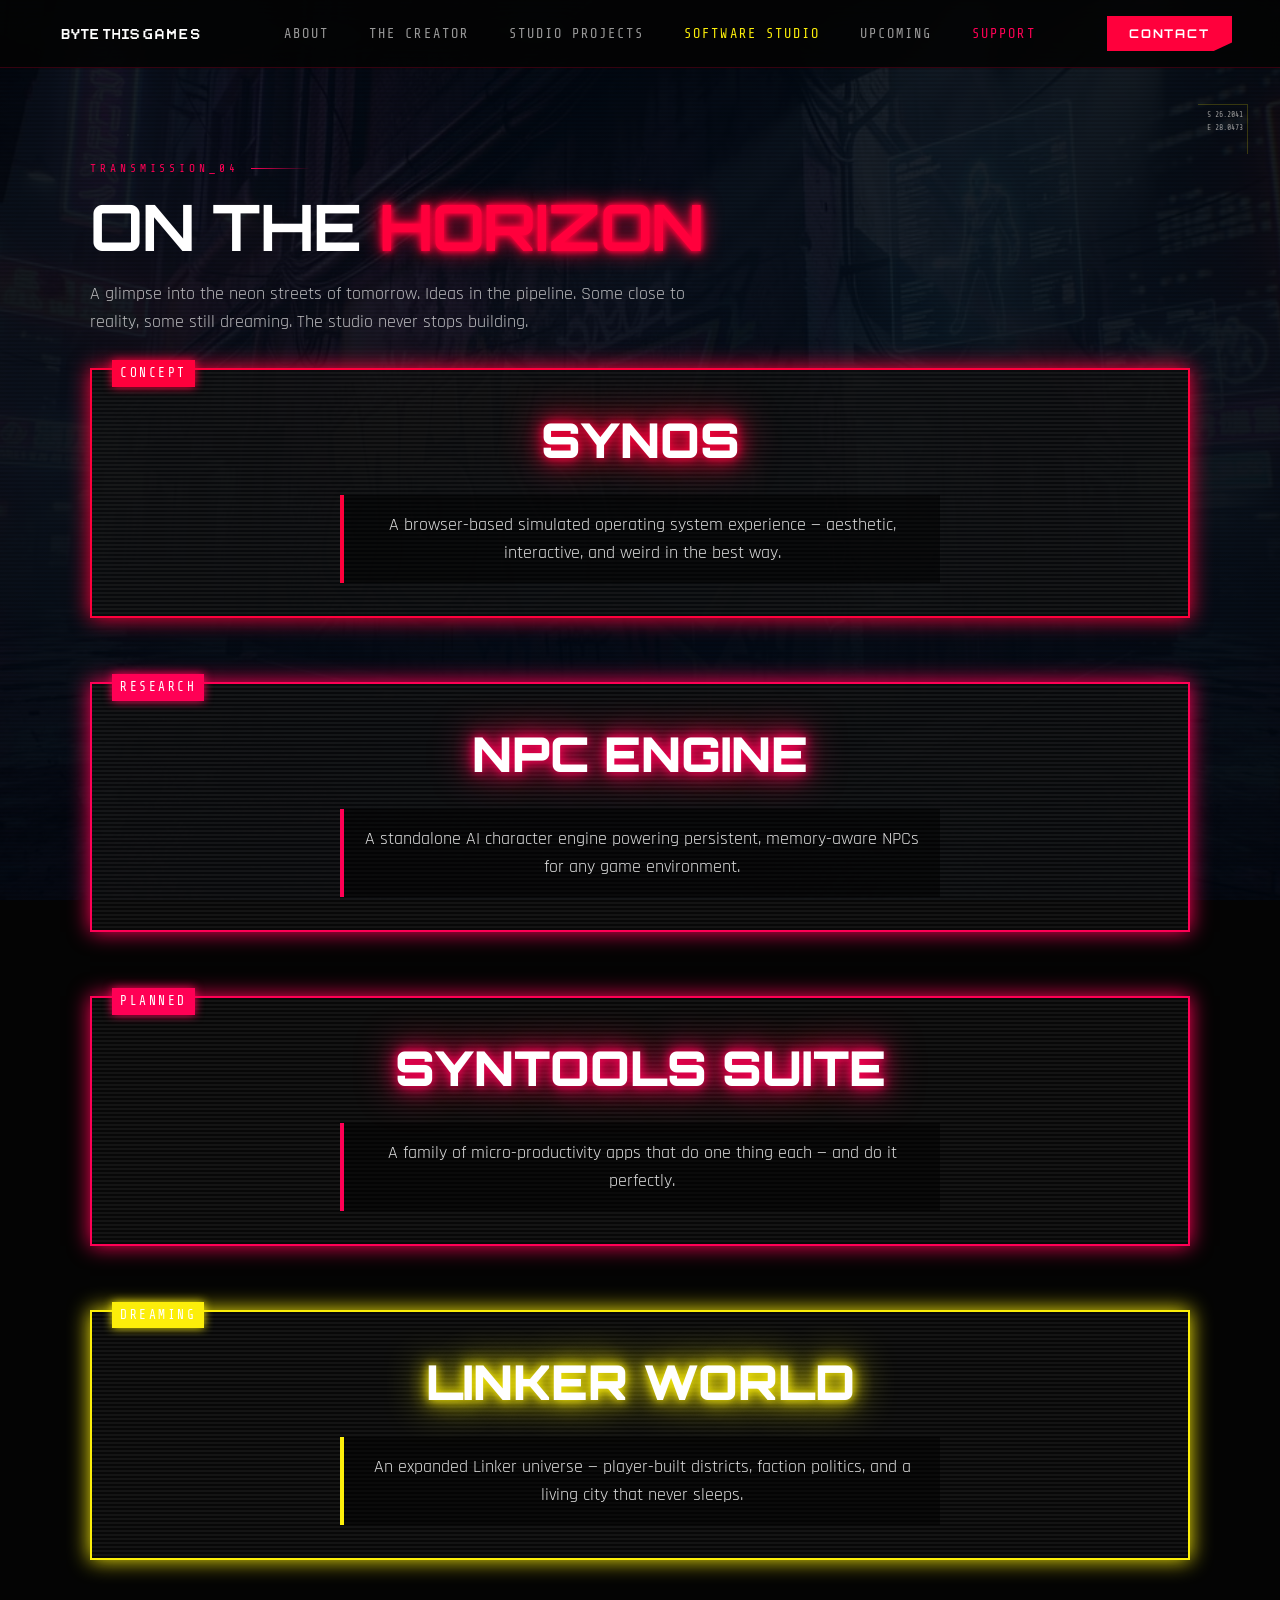
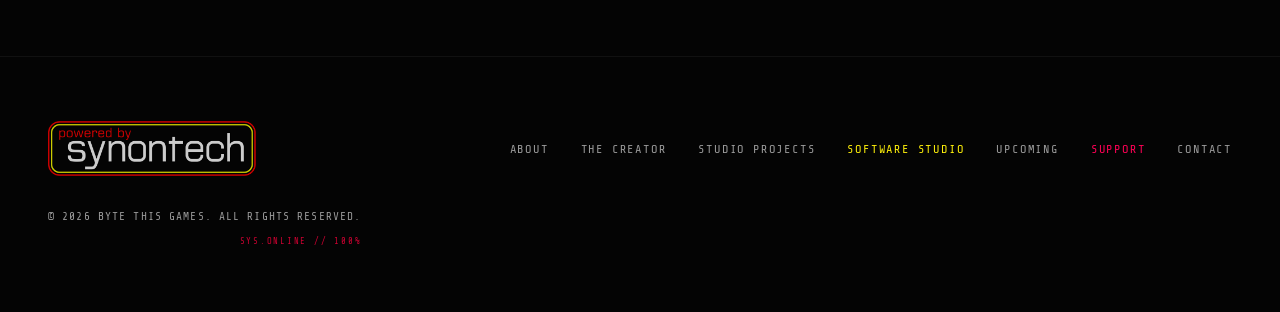
==== commit a17e452e: "style: update navigation logo to white wordmark variant with constrained height across project pages" ====
--- a/future.html
+++ b/future.html
@@ -52,7 +52,7 @@
 
   <nav>
     <a href="index.html" class="nav-logo">
-      <img src="assets/Byte_This/Byte%20This%20Games%20Logo%20-%20Variant%20Red.svg" alt="Byte This Games" class="nav-logo-img">
+      <img src="assets/Byte_This/Byte%20This%20Games%20Wordmark%20-%20White%20Text.svg" alt="Byte This Games" class="nav-logo-img" style="height: 22px;">
     </a>
 
     <ul class="nav-links" id="nav-links">
